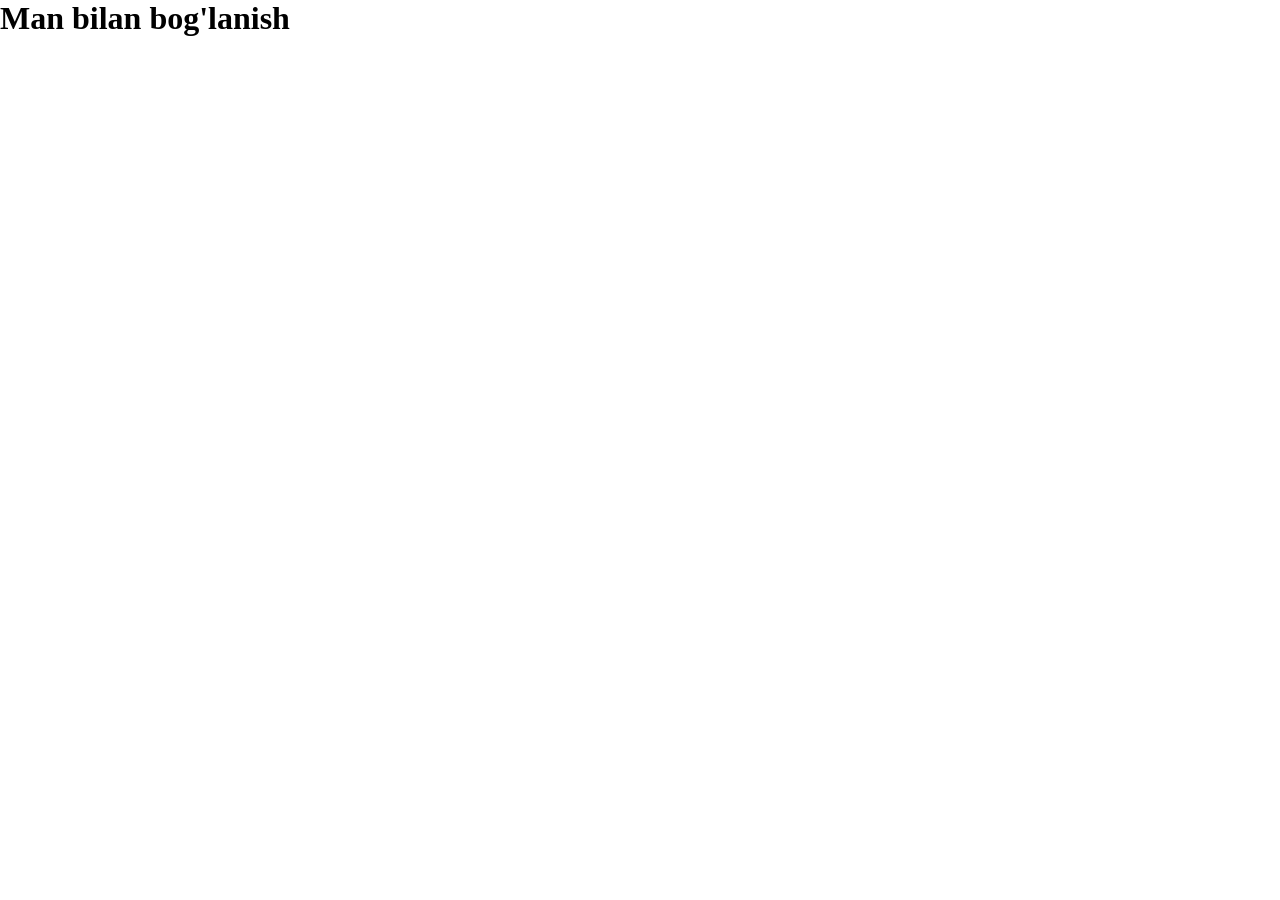
==== contact.html @ 07570aa3 "About Size FIx" ====
<!DOCTYPE html>
<html lang="en">
<head>
    <meta charset="UTF-8">
    <meta name="viewport" content="width=device-width, initial-scale=1.0">
    <title>Contact</title>
    <link rel="stylesheet" href="contact.css">
</head>
<body>
    <header>
      <h1>Man bilan bog'lanish</h1>
      
    </header>
</body>
</html>
---- contact.css ----
*{
    margin: 0;
    padding: 0;
    box-sizing: border-box;
}
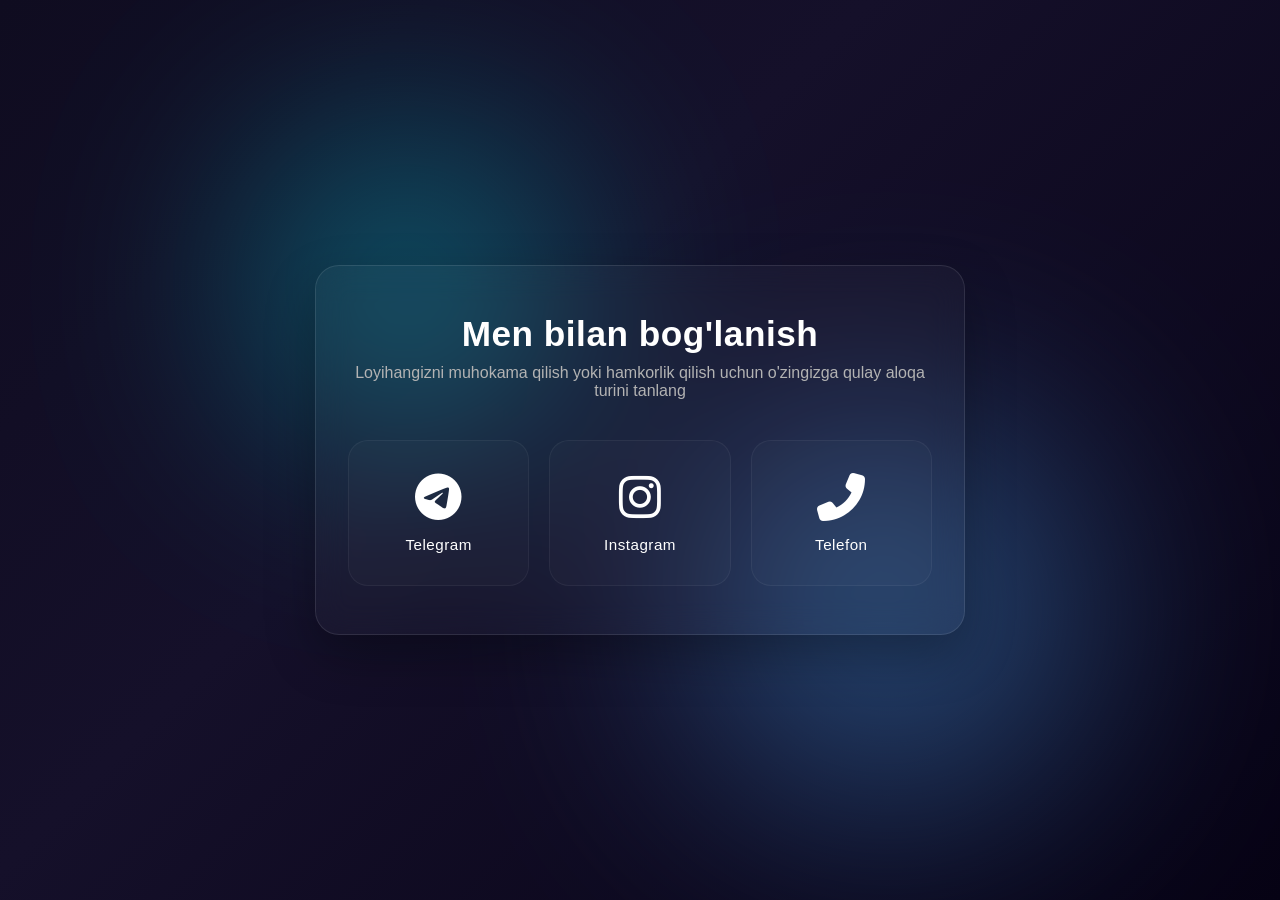
==== commit 049978e7: "Contact Section Added" ====
--- a/contact.html
+++ b/contact.html
@@ -1,15 +1,35 @@
 <!DOCTYPE html>
-<html lang="en">
+<html lang="uz">
 <head>
     <meta charset="UTF-8">
     <meta name="viewport" content="width=device-width, initial-scale=1.0">
-    <title>Contact</title>
+    <title>Bog'lanish — Portfolio</title>
     <link rel="stylesheet" href="contact.css">
+    <link rel="stylesheet" href="https://cdnjs.cloudflare.com/ajax/libs/font-awesome/6.4.0/css/all.min.css">
 </head>
 <body>
-    <header>
-      <h1>Man bilan bog'lanish</h1>
-      
-    </header>
+
+    <div class="contact-container">
+        <h2>Men bilan bog'lanish</h2>
+        <p>Loyihangizni muhokama qilish yoki hamkorlik qilish uchun o'zingizga qulay aloqa turini tanlang</p>
+
+        <div class="social-grid">
+            <a href="https://t.me/DostonXbox" target="_blank" class="social-card telegram">
+                <i class="fab fa-telegram-plane"></i>
+                <span>Telegram</span>
+            </a>
+
+            <a href="https://instagram.com/rakhimjanov.doston" target="_blank" class="social-card instagram">
+                <i class="fab fa-instagram"></i>
+                <span>Instagram</span>
+            </a>
+
+            <a href="tel:+998991261430" class="social-card phone">
+                <i class="fas fa-phone-alt"></i>
+                <span>Telefon</span>
+            </a>
+        </div>
+    </div>
+
 </body>
 </html>
--- a/contact.css
+++ b/contact.css
@@ -1,7 +1,131 @@
-*{
+* {
     margin: 0;
     padding: 0;
     box-sizing: border-box;
+    font-family: 'Segoe UI', Tahoma, Geneva, Verdana, sans-serif;
 }
 
+body {
+    min-height: 100vh;
+    display: flex;
+    justify-content: center;
+    align-items: center;
+    background: linear-gradient(135deg, #0f0c20 0%, #15102a 40%, #060214 100%);
+    overflow: hidden;
+    position: relative;
+}
+ 
 
+body::before, body::after {
+    content: '';
+    position: absolute;
+    border-radius: 50%;
+    filter: blur(120px);
+    z-index: 0;
+    opacity: 0.4;
+}
+
+body::before {
+    width: 300px;
+    height: 300px;
+    background: #00f2fe;
+    top: 15%;
+    left: 20%;
+}
+
+body::after {
+    width: 400px;
+    height: 400px;
+    background: #4facfe;
+    bottom: 10%;
+    right: 15%;
+}
+
+.contact-container {
+    position: relative;
+    z-index: 1;
+    background: rgba(255, 255, 255, 0.03);
+    backdrop-filter: blur(16px);
+    backdrop-filter: blur(16px);
+    border: 1px solid rgba(255, 255, 255, 0.1);
+    padding: 3rem 2rem;
+    border-radius: 24px;
+    width: 90%;
+    max-width: 650px;
+    text-align: center;
+    box-shadow: 0 20px 50px rgba(0, 0, 0, 0.3);
+}
+
+.contact-container h2 {
+    font-size: 2.2rem;
+    color: #fff;
+    margin-bottom: 10px;
+    font-weight: 700;
+    letter-spacing: 0.5px;
+}
+
+.contact-container p {
+    color: #b3b3b3;
+    font-size: 1rem;
+    margin-bottom: 2.5rem;
+}
+
+.social-grid {
+    display: grid;
+    grid-template-columns: repeat(3, 1fr);
+    gap: 20px;
+}
+
+.social-card {
+    display: flex;
+    flex-direction: column;
+    align-items: center;
+    justify-content: center;
+    padding: 2rem 1rem;
+    border-radius: 20px;
+    text-decoration: none;
+    color: #fff;
+    background: rgba(255, 255, 255, 0.02);
+    border: 1px solid rgba(255, 255, 255, 0.05);
+    transition: all 0.4s cubic-bezier(0.175, 0.885, 0.32, 1.275);
+    cursor: pointer;
+    position: relative;
+    overflow: hidden;
+}
+
+.social-card i {
+    font-size: 3rem;
+    margin-bottom: 15px;
+    transition: transform 0.3s ease;
+}
+
+.social-card span {
+    font-size: 0.95rem;
+    font-weight: 500;
+    letter-spacing: 0.5px;
+}
+
+.telegram:hover {
+    background: linear-gradient(135deg, #2ae88a 0%, #0088cc 100%);
+    box-shadow: 0 15px 30px rgba(0, 136, 204, 0.4);
+    border-color: rgba(0, 136, 204, 0.5);
+    transform: translateY(-10px);
+}
+
+.instagram:hover {
+    background: linear-gradient(45deg, #f09433 0%, #e6683c 25%, #dc2743 50%, #cc2366 75%, #bc1888 100%);
+    box-shadow: 0 15px 30px rgba(220, 39, 67, 0.4);
+    border-color: rgba(220, 39, 67, 0.5);
+    transform: translateY(-10px);
+}
+
+.phone:hover {
+    background: linear-gradient(135deg, #00b4db 0%, #00ff6c 100%);
+    box-shadow: 0 15px 30px rgba(0, 255, 108, 0.3);
+    border-color: rgba(0, 255, 108, 0.5);
+    transform: translateY(-10px);
+}
+
+.social-card:hover i {
+    transform: scale(1.15);
+}
